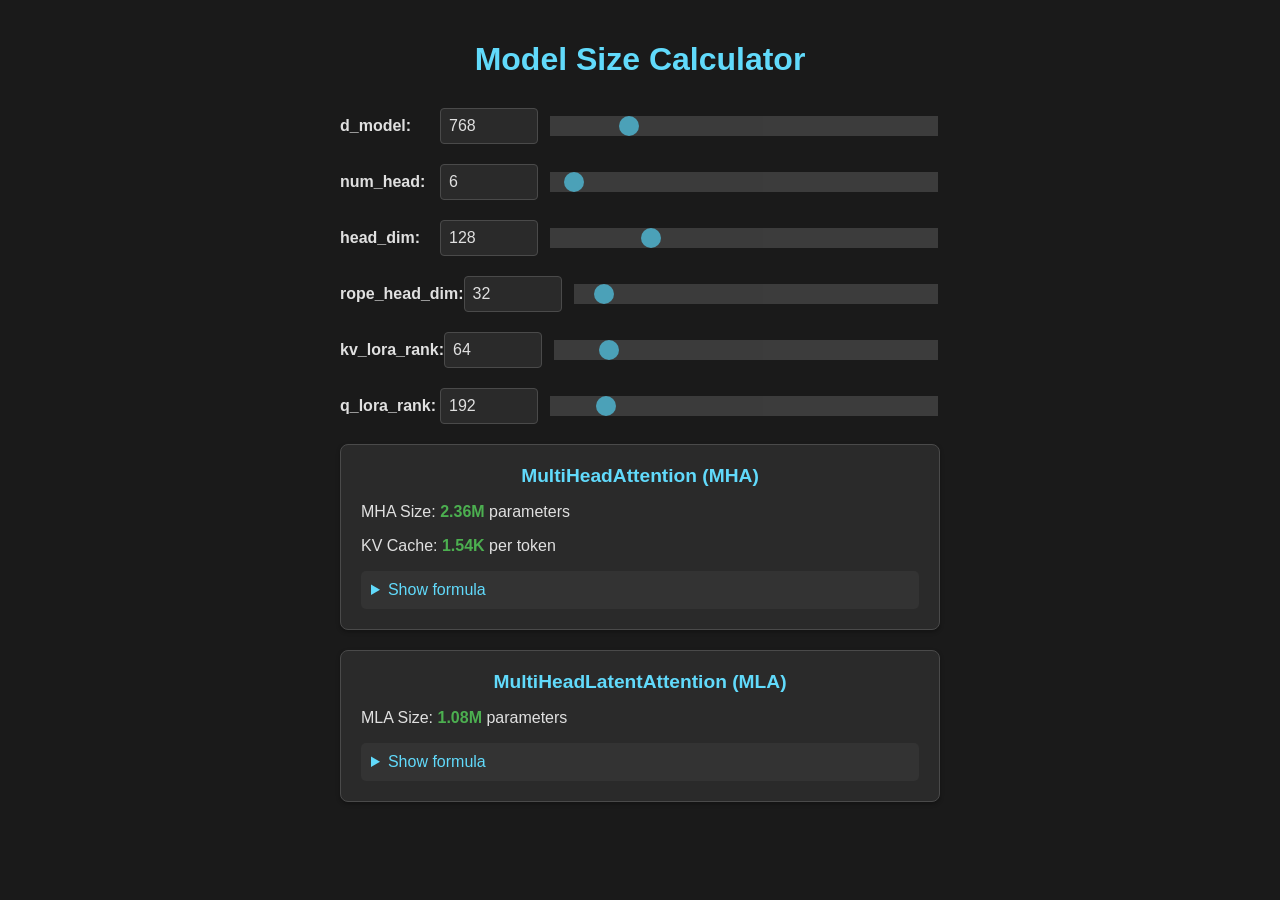
==== experiments/MLA/index.html @ 88ea9d35 "MLA added" ====
<!DOCTYPE html>
<html lang="en">
<head>
    <meta charset="UTF-8">
    <meta name="viewport" content="width=device-width, initial-scale=1.0">
    <title>Model Size Calculator</title>
    <style>
        body {
            font-family: 'Segoe UI', Tahoma, Geneva, Verdana, sans-serif;
            max-width: 600px;
            margin: 0 auto;
            padding: 20px;
            background-color: #1a1a1a;
            color: #e0e0e0;
        }
        h1, h2 {
            color: #61dafb;
            text-align: center;
        }
        h1 {
            margin-bottom: 30px;
        }
        h2 {
            margin-top: 0;
            font-size: 1.2em;
        }
        .input-group {
            margin-bottom: 20px;
            display: flex;
            align-items: center;
        }
        label {
            flex: 0 0 100px;
            font-weight: bold;
        }
        input[type="number"] {
            width: 80px;
            padding: 8px;
            border: 1px solid #4a4a4a;
            border-radius: 4px;
            font-size: 16px;
            margin-right: 10px;
            background-color: #2a2a2a;
            color: #e0e0e0;
        }
        input[type="range"] {
            flex: 1;
            -webkit-appearance: none;
            background: #4a4a4a;
            outline: none;
            opacity: 0.7;
            transition: opacity .2s;
        }
        input[type="range"]:hover {
            opacity: 1;
        }
        input[type="range"]::-webkit-slider-thumb {
            -webkit-appearance: none;
            appearance: none;
            width: 20px;
            height: 20px;
            background: #61dafb;
            cursor: pointer;
            border-radius: 50%;
        }
        input[type="range"]::-moz-range-thumb {
            width: 20px;
            height: 20px;
            background: #61dafb;
            cursor: pointer;
            border-radius: 50%;
        }
        .result-box {
            background-color: #2a2a2a;
            border: 1px solid #4a4a4a;
            border-radius: 8px;
            padding: 20px;
            margin-top: 20px;
            box-shadow: 0 2px 4px rgba(0,0,0,0.3);
        }
        .result {
            font-weight: bold;
            color: #4caf50;
        }
        details {
            margin-top: 10px;
            background-color: #333;
            padding: 10px;
            border-radius: 5px;
        }
        summary {
            cursor: pointer;
            color: #61dafb;
        }
        details p {
            margin: 5px 0;
            font-family: monospace;
            white-space: pre-wrap;
        }
    </style>
</head>
<body>
    <h1>Model Size Calculator</h1>
    
    <div class="input-group">
        <label for="d_model">d_model:</label>
        <input type="number" id="d_model" value="768" min="1" max="4096" oninput="updateSlider('d_model', this.value)">
        <input type="range" id="d_model_slider" value="768" min="1" max="4096" step="1" oninput="updateInput('d_model', this.value)">
    </div>

    <div class="input-group">
        <label for="num_head">num_head:</label>
        <input type="number" id="num_head" value="6" min="1" max="128" oninput="updateNumHead(this.value)">
        <input type="range" id="num_head_slider" value="6" min="1" max="128" step="1" oninput="updateNumHead(this.value)">
    </div>

    <div class="input-group">
        <label for="head_dim">head_dim:</label>
        <input type="number" id="head_dim" value="128" min="1" max="512" oninput="updateNormalSlider('head_dim', this.value)">
        <input type="range" id="head_dim_slider" value="128" min="1" max="512" step="1" oninput="updateNormalInput('head_dim', this.value)">
    </div>

    <div class="input-group">
        <label for="rope_head_dim">rope_head_dim:</label>
        <input type="number" id="rope_head_dim" value="32" min="1" max="512" oninput="updateNormalSlider('rope_head_dim', this.value)">
        <input type="range" id="rope_head_dim_slider" value="32" min="1" max="512" step="1" oninput="updateNormalInput('rope_head_dim', this.value)">
    </div>

    <!-- New input group for kv_lora_rank -->
    <div class="input-group">
        <label for="kv_lora_rank">kv_lora_rank:</label>
        <input type="number" id="kv_lora_rank" value="64" min="1" max="512" oninput="updateNormalSlider('kv_lora_rank', this.value); updateQLora();">
        <input type="range" id="kv_lora_rank_slider" value="64" min="1" max="512" step="1" oninput="updateNormalInput('kv_lora_rank', this.value); updateQLora();">
    </div>

    <!-- New input group for q_lora_rank -->
    <div class="input-group">
        <label for="q_lora_rank">q_lora_rank:</label>
        <input type="number" id="q_lora_rank" value="192" min="1" max="1536" oninput="updateNormalSlider('q_lora_rank', this.value)">
        <input type="range" id="q_lora_rank_slider" value="192" min="1" max="1536" step="1" oninput="updateNormalInput('q_lora_rank', this.value)">
    </div>

    <div class="result-box">
        <h2>MultiHeadAttention (MHA)</h2>
        <p>MHA Size: <span id="mha_size" class="result"></span> parameters</p>
        <p>KV Cache: <span id="kv_cache" class="result"></span> per token</p>
        <details>
            <summary>Show formula</summary>
            <p>MHA Size = 4 * d_model * d_model</p>
            <p>KV Cache = 2 * d_model</p>
        </details>
    </div>

    <!-- New result box for MLA -->
    <div class="result-box">
        <h2>MultiHeadLatentAttention (MLA)</h2>
        <p>MLA Size: <span id="mla_size" class="result"></span> parameters</p>
        <details>
            <summary>Show formula</summary>
            <p>MLA Size = d_model * q_lora_rank +</p>
            <p>           q_lora_rank * num_head * head_dim +</p>
            <p>           2 * d_model * kv_lora_rank +</p>
            <p>           2 * kv_lora_rank * num_head * head_dim +</p>
            <p>           num_head * head_dim * d_model</p>
        </details>
    </div>

    <script>
        const validValues = [];
        for (let n = 0; n <= 12; n++) {
            validValues.push(Math.pow(2, n));
            if (3 * Math.pow(2, n) <= 4096) {
                validValues.push(3 * Math.pow(2, n));
            }
        }
        validValues.sort((a, b) => a - b);

        function calculateSizes() {
            const d_model = parseInt(document.getElementById('d_model').value);
            const num_head = parseInt(document.getElementById('num_head').value);
            const head_dim = parseInt(document.getElementById('head_dim').value);
            const rope_head_dim = parseInt(document.getElementById('rope_head_dim').value);
            const kv_lora_rank = parseInt(document.getElementById('kv_lora_rank').value);
            const q_lora_rank = parseInt(document.getElementById('q_lora_rank').value);
            
            if (isNaN(d_model) || isNaN(num_head) || isNaN(head_dim) || isNaN(rope_head_dim) || isNaN(kv_lora_rank) || isNaN(q_lora_rank)) {
                document.getElementById('mha_size').textContent = 'N/A';
                document.getElementById('kv_cache').textContent = 'N/A';
                document.getElementById('mla_size').textContent = 'N/A';
            } else {
                // Calculate MHA size
                const mha_size = 4 * d_model * d_model;
                
                // Calculate KV cache size per token
                const kv_cache = 2 * d_model;
                
                // Calculate MLA size
                const mla_size = d_model * q_lora_rank + 
                                 q_lora_rank * num_head * head_dim + 
                                 2 * d_model * kv_lora_rank + 
                                 2 * kv_lora_rank * num_head * head_dim + 
                                 num_head * head_dim * d_model;
                
                // Update the results
                document.getElementById('mha_size').textContent = formatNumber(mha_size);
                document.getElementById('kv_cache').textContent = formatNumber(kv_cache);
                document.getElementById('mla_size').textContent = formatNumber(mla_size);
            }
        }

        function formatNumber(num) {
            if (num >= 1e9) {
                return (num / 1e9).toFixed(2) + 'B';
            } else if (num >= 1e6) {
                return (num / 1e6).toFixed(2) + 'M';
            } else if (num >= 1e3) {
                return (num / 1e3).toFixed(2) + 'K';
            } else {
                return num.toString();
            }
        }

        function updateSlider(inputId, value) {
            if (value === '') {
                document.getElementById(inputId + '_slider').value = 1;
            } else {
                const nearestValid = findNearestValidValue(value);
                document.getElementById(inputId + '_slider').value = nearestValid;
                document.getElementById(inputId).value = nearestValid;
            }
            calculateSizes();
        }

        function updateInput(inputId, value) {
            const nearestValid = findNearestValidValue(value);
            document.getElementById(inputId).value = nearestValid;
            calculateSizes();
        }

        function findNearestValidValue(value) {
            const numValue = parseInt(value);
            if (isNaN(numValue)) return 1;
            return validValues.reduce((prev, curr) => 
                Math.abs(curr - numValue) < Math.abs(prev - numValue) ? curr : prev
            );
        }

        function updateNumHead(value) {
            const numValue = parseInt(value);
            if (!isNaN(numValue)) {
                document.getElementById('num_head').value = numValue;
                document.getElementById('num_head_slider').value = numValue;
                calculateSizes();
            }
        }

        function updateQLora() {
            const kv_lora_rank = parseInt(document.getElementById('kv_lora_rank').value);
            const q_lora_rank = 3 * kv_lora_rank;
            document.getElementById('q_lora_rank').value = q_lora_rank;
            document.getElementById('q_lora_rank_slider').value = q_lora_rank;
            calculateSizes();
        }

        function updateNormalSlider(inputId, value) {
            const numValue = parseInt(value);
            if (!isNaN(numValue)) {
                document.getElementById(inputId + '_slider').value = numValue;
                calculateSizes();
            }
        }

        function updateNormalInput(inputId, value) {
            const numValue = parseInt(value);
            if (!isNaN(numValue)) {
                document.getElementById(inputId).value = numValue;
                calculateSizes();
            }
        }

        // Initial calculation
        calculateSizes();
    </script>
</body>
</html>
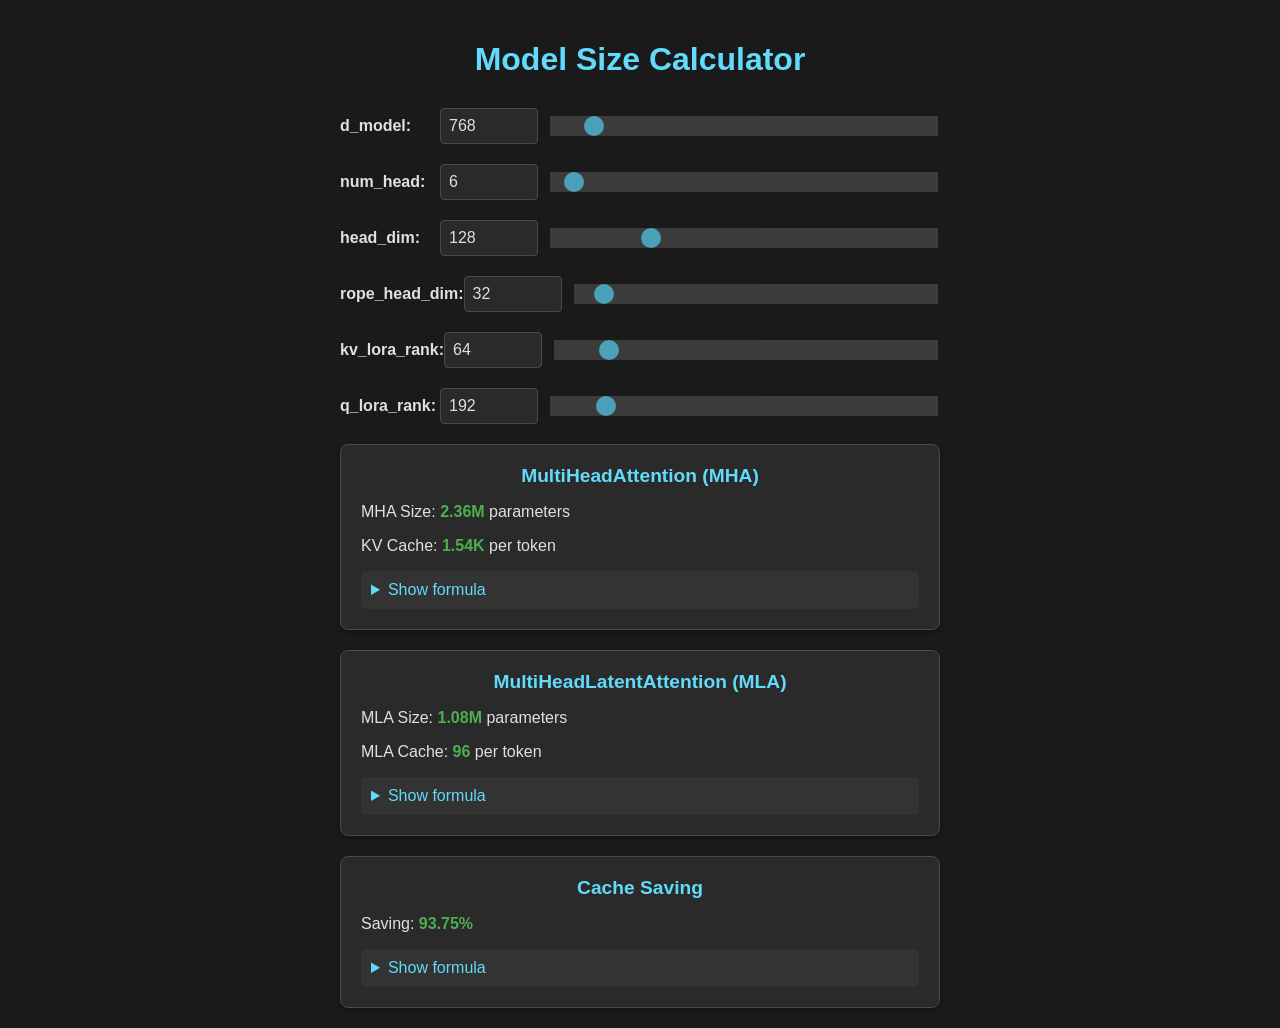
==== commit bbd1b85e: "fixed mla" ====
--- a/experiments/MLA/index.html
+++ b/experiments/MLA/index.html
@@ -104,8 +104,8 @@
     
     <div class="input-group">
         <label for="d_model">d_model:</label>
-        <input type="number" id="d_model" value="768" min="1" max="4096" oninput="updateSlider('d_model', this.value)">
-        <input type="range" id="d_model_slider" value="768" min="1" max="4096" step="1" oninput="updateInput('d_model', this.value)">
+        <input type="number" id="d_model" value="768" min="1" max="8192" oninput="updateSlider('d_model', this.value)">
+        <input type="range" id="d_model_slider" value="768" min="1" max="8192" step="1" oninput="updateInput('d_model', this.value)">
     </div>
 
     <div class="input-group">
@@ -155,6 +155,7 @@
     <div class="result-box">
         <h2>MultiHeadLatentAttention (MLA)</h2>
         <p>MLA Size: <span id="mla_size" class="result"></span> parameters</p>
+        <p>MLA Cache: <span id="mla_cache" class="result"></span> per token</p>
         <details>
             <summary>Show formula</summary>
             <p>MLA Size = d_model * q_lora_rank +</p>
@@ -162,14 +163,25 @@
             <p>           2 * d_model * kv_lora_rank +</p>
             <p>           2 * kv_lora_rank * num_head * head_dim +</p>
             <p>           num_head * head_dim * d_model</p>
+            <p>MLA Cache = kv_lora_rank + rope_head_dim</p>
+        </details>
+    </div>
+
+    <!-- Cache Saving box -->
+    <div class="result-box">
+        <h2>Cache Saving</h2>
+        <p>Saving: <span id="cache_saving" class="result"></span></p>
+        <details>
+            <summary>Show formula</summary>
+            <p>Saving = (MHA Cache - MLA Cache) / MHA Cache</p>
         </details>
     </div>
 
     <script>
         const validValues = [];
-        for (let n = 0; n <= 12; n++) {
+        for (let n = 0; n <= 13; n++) {
             validValues.push(Math.pow(2, n));
-            if (3 * Math.pow(2, n) <= 4096) {
+            if (3 * Math.pow(2, n) <= 8192) {
                 validValues.push(3 * Math.pow(2, n));
             }
         }
@@ -187,6 +199,8 @@
                 document.getElementById('mha_size').textContent = 'N/A';
                 document.getElementById('kv_cache').textContent = 'N/A';
                 document.getElementById('mla_size').textContent = 'N/A';
+                document.getElementById('mla_cache').textContent = 'N/A';
+                document.getElementById('cache_saving').textContent = 'N/A';
             } else {
                 // Calculate MHA size
                 const mha_size = 4 * d_model * d_model;
@@ -201,10 +215,18 @@
                                  2 * kv_lora_rank * num_head * head_dim + 
                                  num_head * head_dim * d_model;
                 
+                // Calculate MLA cache size per token (updated)
+                const mla_cache = kv_lora_rank + rope_head_dim;
+                
+                // Calculate cache saving
+                const cache_saving = (kv_cache - mla_cache) / kv_cache;
+                
                 // Update the results
                 document.getElementById('mha_size').textContent = formatNumber(mha_size);
                 document.getElementById('kv_cache').textContent = formatNumber(kv_cache);
                 document.getElementById('mla_size').textContent = formatNumber(mla_size);
+                document.getElementById('mla_cache').textContent = formatNumber(mla_cache);
+                document.getElementById('cache_saving').textContent = formatPercentage(cache_saving);
             }
         }
 
@@ -220,6 +242,10 @@
             }
         }
 
+        function formatPercentage(num) {
+            return (num * 100).toFixed(2) + '%';
+        }
+
         function updateSlider(inputId, value) {
             if (value === '') {
                 document.getElementById(inputId + '_slider').value = 1;
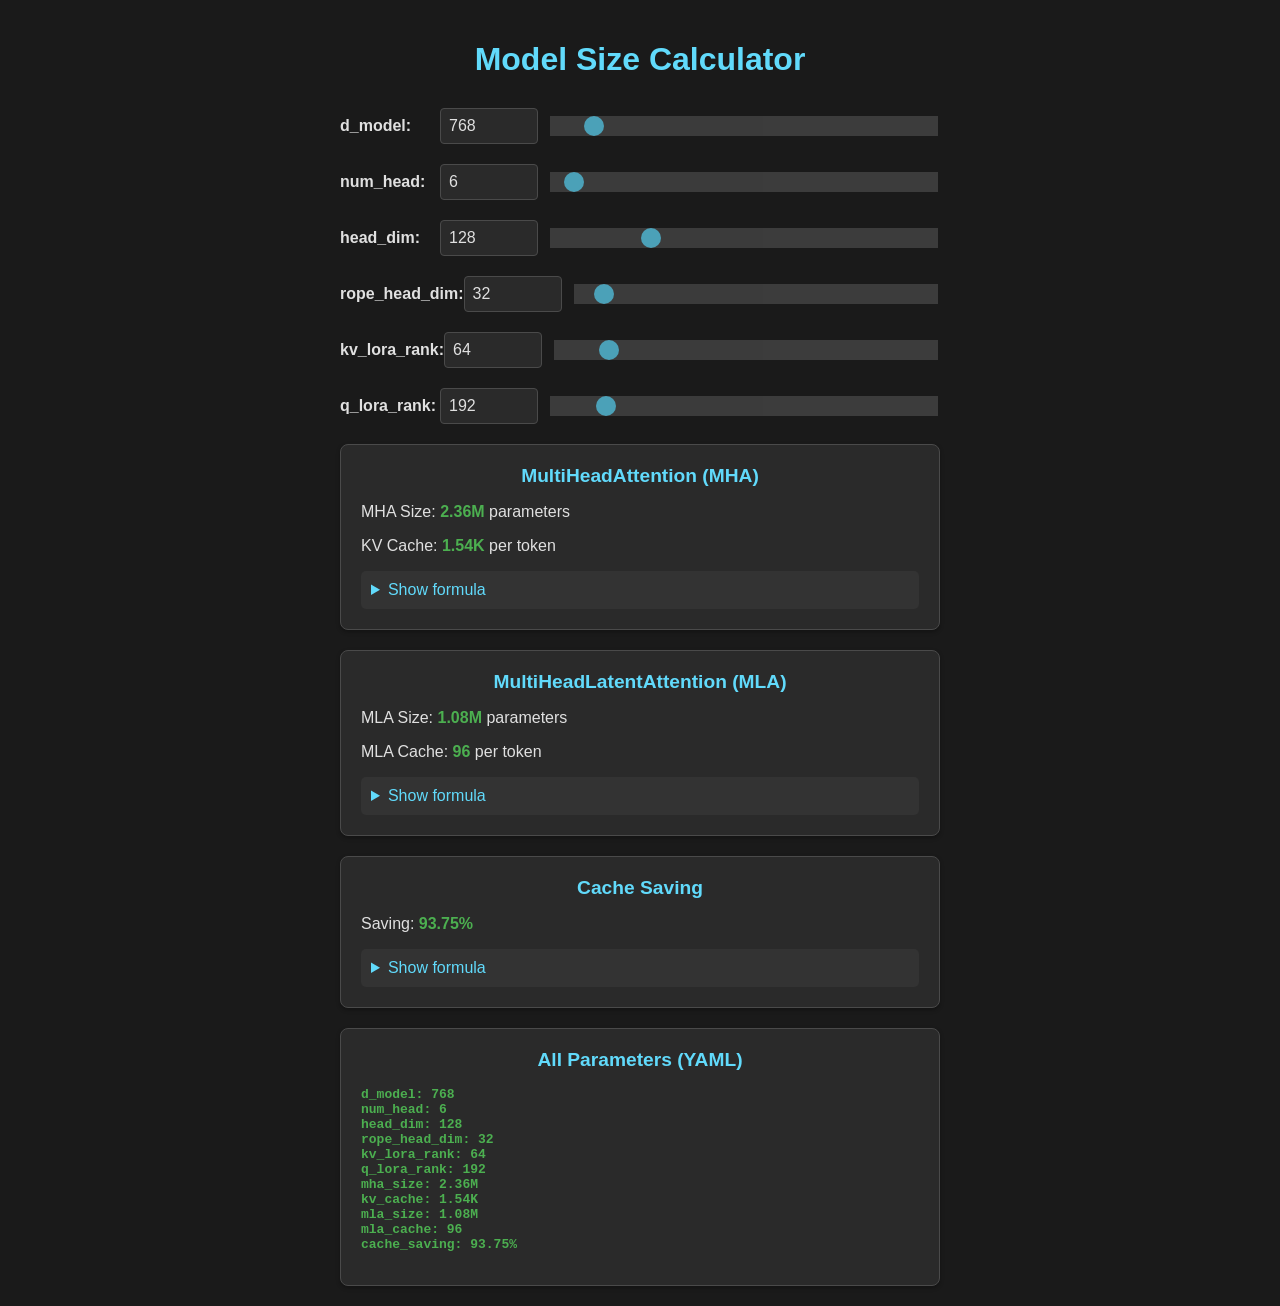
==== commit 558cb5e1: "mla inferace mode init" ====
--- a/experiments/MLA/index.html
+++ b/experiments/MLA/index.html
@@ -175,6 +175,12 @@
             <summary>Show formula</summary>
             <p>Saving = (MHA Cache - MLA Cache) / MHA Cache</p>
         </details>
+    </div>
+
+    <!-- New YAML Parameters box -->
+    <div class="result-box">
+        <h2>All Parameters (YAML)</h2>
+        <pre id="yaml_params" class="result"></pre>
     </div>
 
     <script>
@@ -227,6 +233,9 @@
                 document.getElementById('mla_size').textContent = formatNumber(mla_size);
                 document.getElementById('mla_cache').textContent = formatNumber(mla_cache);
                 document.getElementById('cache_saving').textContent = formatPercentage(cache_saving);
+                
+                // Update YAML parameters
+                updateYAMLParams(d_model, num_head, head_dim, rope_head_dim, kv_lora_rank, q_lora_rank, mha_size, kv_cache, mla_size, mla_cache, cache_saving);
             }
         }
 
@@ -304,8 +313,25 @@
             }
         }
 
+        function updateYAMLParams(d_model, num_head, head_dim, rope_head_dim, kv_lora_rank, q_lora_rank, mha_size, kv_cache, mla_size, mla_cache, cache_saving) {
+            const yaml = `
+d_model: ${d_model}
+num_head: ${num_head}
+head_dim: ${head_dim}
+rope_head_dim: ${rope_head_dim}
+kv_lora_rank: ${kv_lora_rank}
+q_lora_rank: ${q_lora_rank}
+mha_size: ${formatNumber(mha_size)}
+kv_cache: ${formatNumber(kv_cache)}
+mla_size: ${formatNumber(mla_size)}
+mla_cache: ${formatNumber(mla_cache)}
+cache_saving: ${formatPercentage(cache_saving)}
+            `.trim();
+            document.getElementById('yaml_params').textContent = yaml;
+        }
+
         // Initial calculation
         calculateSizes();
     </script>
 </body>
-</html>+</html>
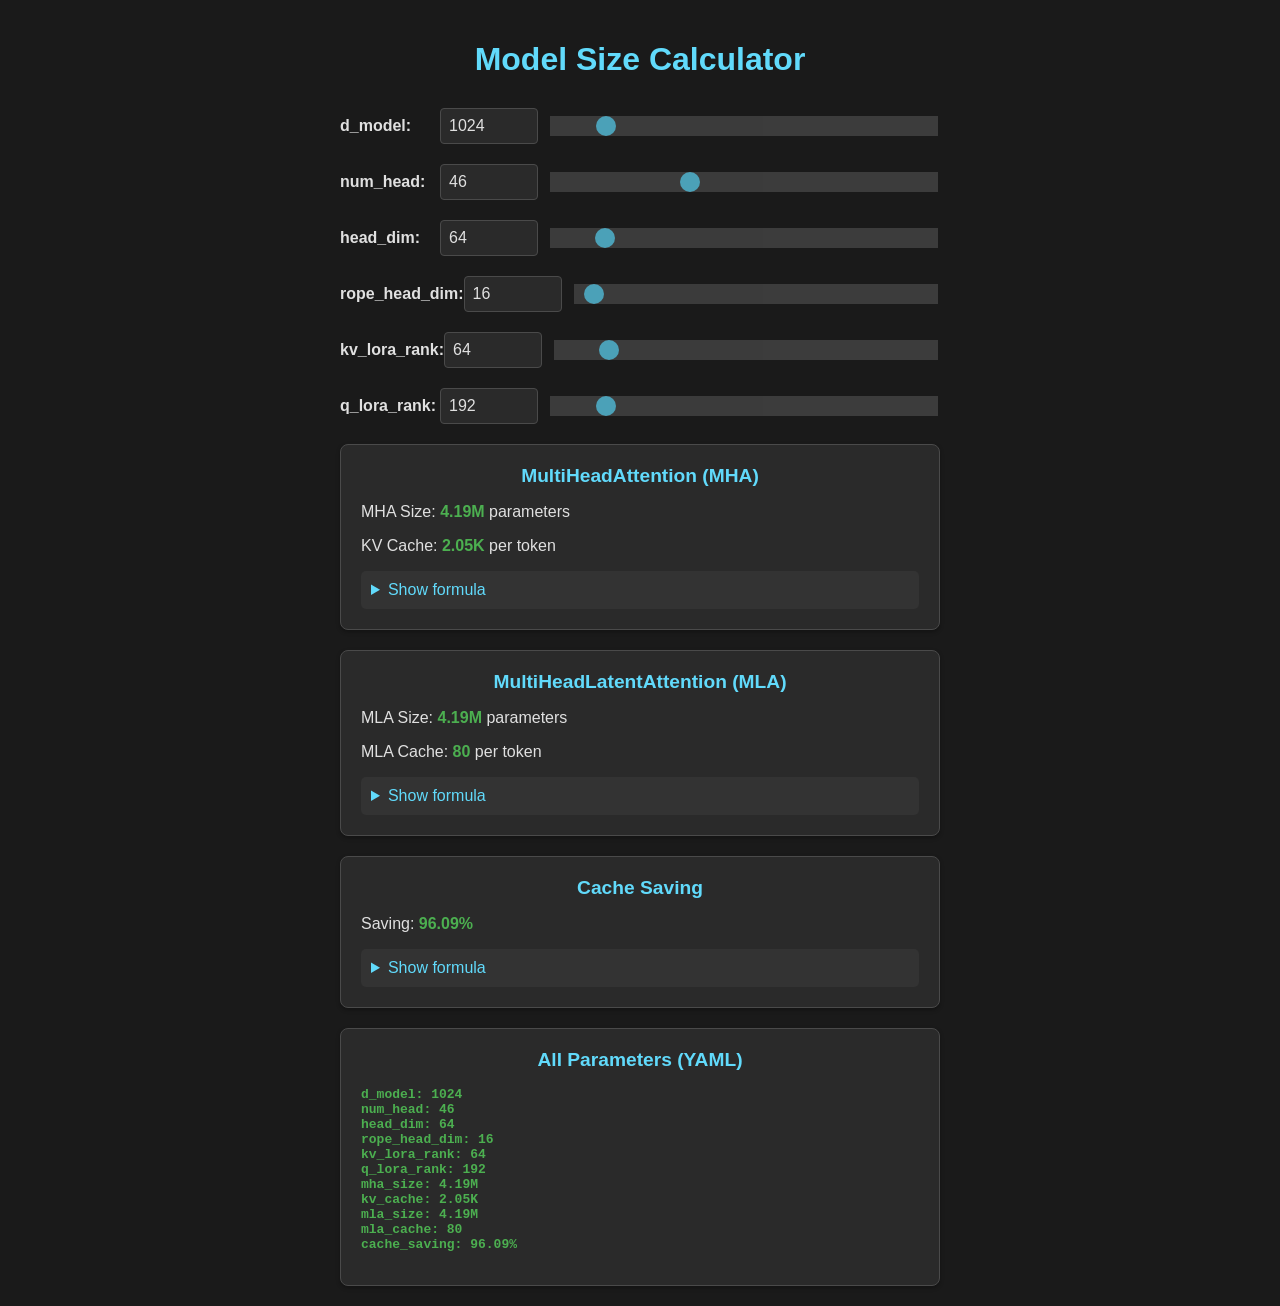
==== commit b5204796: "mla read for run" ====
--- a/experiments/MLA/index.html
+++ b/experiments/MLA/index.html
@@ -104,36 +104,34 @@
     
     <div class="input-group">
         <label for="d_model">d_model:</label>
-        <input type="number" id="d_model" value="768" min="1" max="8192" oninput="updateSlider('d_model', this.value)">
-        <input type="range" id="d_model_slider" value="768" min="1" max="8192" step="1" oninput="updateInput('d_model', this.value)">
+        <input type="number" id="d_model" value="1024" min="1" max="8192" oninput="updateCustomDModel(this.value)">
+        <input type="range" id="d_model_slider" value="1024" min="1" max="8192" step="1" oninput="updateInput('d_model', this.value)">
     </div>
 
     <div class="input-group">
         <label for="num_head">num_head:</label>
-        <input type="number" id="num_head" value="6" min="1" max="128" oninput="updateNumHead(this.value)">
-        <input type="range" id="num_head_slider" value="6" min="1" max="128" step="1" oninput="updateNumHead(this.value)">
+        <input type="number" id="num_head" value="46" min="1" max="128" oninput="updateNumHead(this.value)">
+        <input type="range" id="num_head_slider" value="46" min="1" max="128" step="1" oninput="updateNumHead(this.value)">
     </div>
 
     <div class="input-group">
         <label for="head_dim">head_dim:</label>
-        <input type="number" id="head_dim" value="128" min="1" max="512" oninput="updateNormalSlider('head_dim', this.value)">
-        <input type="range" id="head_dim_slider" value="128" min="1" max="512" step="1" oninput="updateNormalInput('head_dim', this.value)">
+        <input type="number" id="head_dim" value="64" min="1" max="512" oninput="updateNormalSlider('head_dim', this.value)">
+        <input type="range" id="head_dim_slider" value="64" min="1" max="512" step="1" oninput="updateNormalInput('head_dim', this.value)">
     </div>
 
     <div class="input-group">
         <label for="rope_head_dim">rope_head_dim:</label>
-        <input type="number" id="rope_head_dim" value="32" min="1" max="512" oninput="updateNormalSlider('rope_head_dim', this.value)">
-        <input type="range" id="rope_head_dim_slider" value="32" min="1" max="512" step="1" oninput="updateNormalInput('rope_head_dim', this.value)">
-    </div>
-
-    <!-- New input group for kv_lora_rank -->
+        <input type="number" id="rope_head_dim" value="16" min="1" max="512" oninput="updateNormalSlider('rope_head_dim', this.value)">
+        <input type="range" id="rope_head_dim_slider" value="16" min="1" max="512" step="1" oninput="updateNormalInput('rope_head_dim', this.value)">
+    </div>
+
     <div class="input-group">
         <label for="kv_lora_rank">kv_lora_rank:</label>
         <input type="number" id="kv_lora_rank" value="64" min="1" max="512" oninput="updateNormalSlider('kv_lora_rank', this.value); updateQLora();">
         <input type="range" id="kv_lora_rank_slider" value="64" min="1" max="512" step="1" oninput="updateNormalInput('kv_lora_rank', this.value); updateQLora();">
     </div>
 
-    <!-- New input group for q_lora_rank -->
     <div class="input-group">
         <label for="q_lora_rank">q_lora_rank:</label>
         <input type="number" id="q_lora_rank" value="192" min="1" max="1536" oninput="updateNormalSlider('q_lora_rank', this.value)">
@@ -159,10 +157,12 @@
         <details>
             <summary>Show formula</summary>
             <p>MLA Size = d_model * q_lora_rank +</p>
-            <p>           q_lora_rank * num_head * head_dim +</p>
-            <p>           2 * d_model * kv_lora_rank +</p>
-            <p>           2 * kv_lora_rank * num_head * head_dim +</p>
-            <p>           num_head * head_dim * d_model</p>
+            <p>           q_lora_rank * (nope_head_dim + rope_head_dim) * num_heads +</p>
+            <p>           d_model * kv_lora_rank +</p>
+            <p>           kv_lora_rank * nope_head_dim * num_heads +</p>
+            <p>           kv_lora_rank * head_dim * num_heads +</p>
+            <p>           d_model * rope_head_dim +</p>
+            <p>           num_heads * head_dim * d_model</p>
             <p>MLA Cache = kv_lora_rank + rope_head_dim</p>
         </details>
     </div>
@@ -214,11 +214,14 @@
                 // Calculate KV cache size per token
                 const kv_cache = 2 * d_model;
                 
-                // Calculate MLA size
+                // Calculate MLA size (updated based on mla.py)
+                const nope_head_dim = head_dim - rope_head_dim;
                 const mla_size = d_model * q_lora_rank + 
-                                 q_lora_rank * num_head * head_dim + 
-                                 2 * d_model * kv_lora_rank + 
-                                 2 * kv_lora_rank * num_head * head_dim + 
+                                 q_lora_rank * (nope_head_dim + rope_head_dim) * num_head + 
+                                 d_model * kv_lora_rank + 
+                                 kv_lora_rank * nope_head_dim * num_head + 
+                                 kv_lora_rank * head_dim * num_head + 
+                                 d_model * rope_head_dim + 
                                  num_head * head_dim * d_model;
                 
                 // Calculate MLA cache size per token (updated)
@@ -261,14 +264,20 @@
             } else {
                 const nearestValid = findNearestValidValue(value);
                 document.getElementById(inputId + '_slider').value = nearestValid;
-                document.getElementById(inputId).value = nearestValid;
+                if (inputId !== 'd_model') {
+                    document.getElementById(inputId).value = nearestValid;
+                }
             }
             calculateSizes();
         }
 
         function updateInput(inputId, value) {
             const nearestValid = findNearestValidValue(value);
-            document.getElementById(inputId).value = nearestValid;
+            if (inputId === 'd_model') {
+                document.getElementById(inputId).value = value;
+            } else {
+                document.getElementById(inputId).value = nearestValid;
+            }
             calculateSizes();
         }
 
@@ -330,6 +339,15 @@
             document.getElementById('yaml_params').textContent = yaml;
         }
 
+        function updateCustomDModel(value) {
+            const numValue = parseInt(value);
+            if (!isNaN(numValue) && numValue >= 1 && numValue <= 8192) {
+                document.getElementById('d_model').value = numValue;
+                document.getElementById('d_model_slider').value = findNearestValidValue(numValue);
+                calculateSizes();
+            }
+        }
+
         // Initial calculation
         calculateSizes();
     </script>
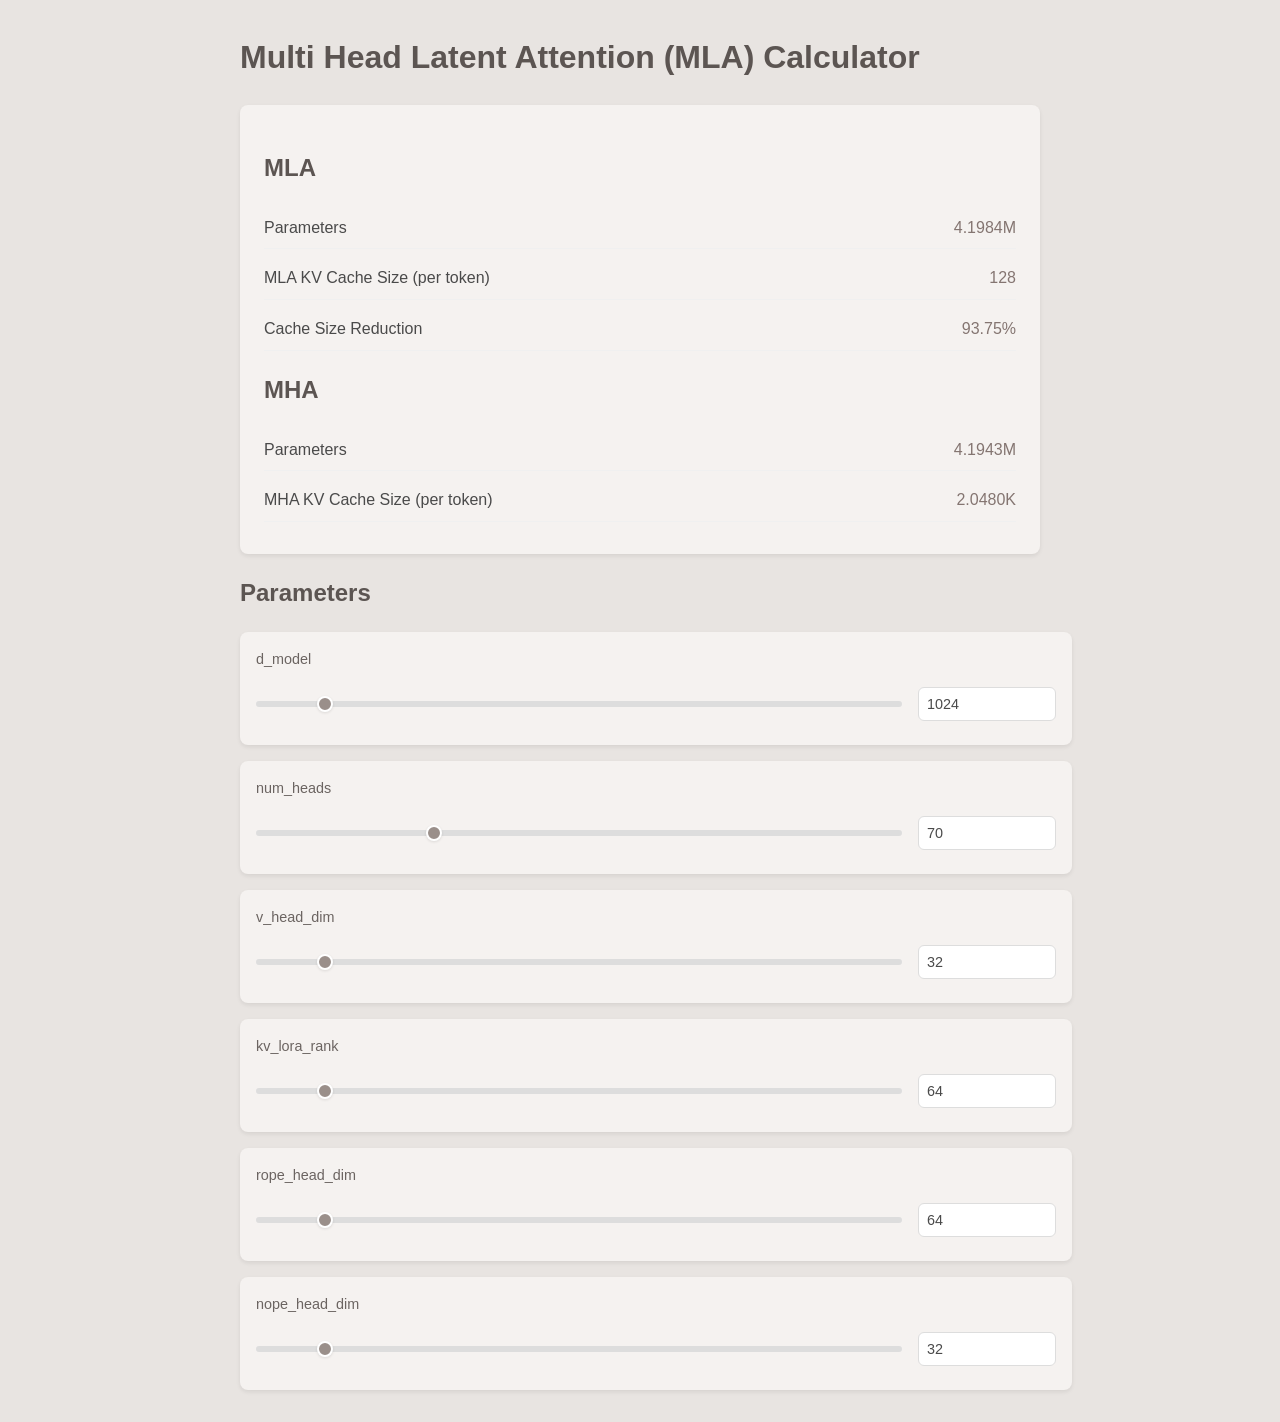
==== commit 355e7742: "mla size calc viz" ====
--- a/experiments/MLA/index.html
+++ b/experiments/MLA/index.html
@@ -3,353 +3,321 @@
 <head>
     <meta charset="UTF-8">
     <meta name="viewport" content="width=device-width, initial-scale=1.0">
-    <title>Model Size Calculator</title>
+    <title>Dynamic Parameter Calculator</title>
     <style>
         body {
-            font-family: 'Segoe UI', Tahoma, Geneva, Verdana, sans-serif;
-            max-width: 600px;
-            margin: 0 auto;
-            padding: 20px;
-            background-color: #1a1a1a;
-            color: #e0e0e0;
-        }
+            font-family: 'Inter', -apple-system, BlinkMacSystemFont, sans-serif;
+            max-width: 800px;
+            margin: 2rem auto;
+            padding: 0 1rem;
+            background-color: #E8E4E1;
+            color: #4A4A4A;
+            line-height: 1.6;
+        }
+
         h1, h2 {
-            color: #61dafb;
-            text-align: center;
-        }
-        h1 {
-            margin-bottom: 30px;
-        }
-        h2 {
-            margin-top: 0;
-            font-size: 1.2em;
-        }
+            color: #5C5552;
+        }
+
+        .input-grid {
+            display: flex;
+            flex-direction: column;
+            gap: 1rem;
+            margin-bottom: 2rem;
+        }
+
         .input-group {
-            margin-bottom: 20px;
-            display: flex;
-            align-items: center;
-        }
+            background: #F5F2F0;
+            padding: 1rem;
+            border-radius: 8px;
+            box-shadow: 0 2px 4px rgba(0,0,0,0.08);
+            width: 100%;
+        }
+
         label {
-            flex: 0 0 100px;
-            font-weight: bold;
-        }
+            display: block;
+            margin-bottom: 0.5rem;
+            color: #6B6461;
+            font-size: 0.9rem;
+        }
+
         input[type="number"] {
-            width: 80px;
-            padding: 8px;
-            border: 1px solid #4a4a4a;
-            border-radius: 4px;
-            font-size: 16px;
-            margin-right: 10px;
-            background-color: #2a2a2a;
-            color: #e0e0e0;
-        }
+            width: 120px;
+            flex-shrink: 0;
+            padding: 0.5rem;
+            border: 1px solid #DDD;
+            border-radius: 6px;
+            background: white;
+            color: #4A4A4A;
+            font-size: 0.9rem;
+            transition: all 0.2s ease;
+        }
+
+        input[type="number"]:focus {
+            outline: none;
+            border-color: #9A8F8A;
+            box-shadow: 0 0 0 2px rgba(154, 143, 138, 0.2);
+        }
+
         input[type="range"] {
-            flex: 1;
             -webkit-appearance: none;
-            background: #4a4a4a;
-            outline: none;
-            opacity: 0.7;
-            transition: opacity .2s;
-        }
-        input[type="range"]:hover {
-            opacity: 1;
-        }
+            height: 6px;
+            background: #DDD;
+            border-radius: 3px;
+            margin: 10px 0;
+        }
+
         input[type="range"]::-webkit-slider-thumb {
             -webkit-appearance: none;
-            appearance: none;
-            width: 20px;
-            height: 20px;
-            background: #61dafb;
+            width: 18px;
+            height: 18px;
+            border-radius: 50%;
+            background: #9A8F8A;
             cursor: pointer;
+            border: 2px solid white;
+            box-shadow: 0 1px 3px rgba(0,0,0,0.1);
+            transition: all 0.2s ease-in-out;
+        }
+
+        input[type="range"]::-webkit-slider-thumb:hover {
+            background: #847571;
+            transform: scale(1.1);
+        }
+
+        input[type="range"]:focus {
+            outline: none;
+        }
+
+        .results {
+            background: #F5F2F0;
+            padding: 1.5rem;
+            border-radius: 8px;
+            box-shadow: 0 2px 4px rgba(0,0,0,0.08);
+        }
+
+        .results p {
+            margin: 0.5rem 0;
+            display: flex;
+            justify-content: space-between;
+            padding: 0.5rem 0;
+            border-bottom: 1px solid #f0f0f0;
+        }
+
+        .results span {
+            font-weight: 500;
+            color: #847571;
+        }
+
+        .input-wrapper {
+            display: flex;
+            gap: 1rem;
+            align-items: center;
+            width: 100%;
+            padding: 0.5rem 0;
+        }
+
+        .input-wrapper input[type="number"] {
+            width: 120px;
+            flex-shrink: 0;
+        }
+
+        .input-wrapper input[type="range"] {
+            flex-grow: 1;
+            min-width: 200px;
+        }
+
+        .input-wrapper input[type="range"]::-webkit-slider-thumb {
+            -webkit-appearance: none;
+            width: 16px;
+            height: 16px;
             border-radius: 50%;
-        }
-        input[type="range"]::-moz-range-thumb {
-            width: 20px;
-            height: 20px;
-            background: #61dafb;
+            background: #9A8F8A;
             cursor: pointer;
-            border-radius: 50%;
-        }
-        .result-box {
-            background-color: #2a2a2a;
-            border: 1px solid #4a4a4a;
-            border-radius: 8px;
-            padding: 20px;
-            margin-top: 20px;
-            box-shadow: 0 2px 4px rgba(0,0,0,0.3);
-        }
-        .result {
-            font-weight: bold;
-            color: #4caf50;
-        }
-        details {
-            margin-top: 10px;
-            background-color: #333;
-            padding: 10px;
-            border-radius: 5px;
-        }
-        summary {
-            cursor: pointer;
-            color: #61dafb;
-        }
-        details p {
-            margin: 5px 0;
-            font-family: monospace;
-            white-space: pre-wrap;
+            transition: all 0.2s ease-in-out;
+        }
+
+        .input-wrapper input[type="range"]::-webkit-slider-thumb:hover {
+            background: #847571;
+            transform: scale(1.1);
         }
     </style>
+    <script>
+        function calculateParameters() {
+            const d_model = parseInt(document.getElementById('d_model').value);
+            const num_heads = parseInt(document.getElementById('num_heads').value);
+            const v_head_dim = parseInt(document.getElementById('v_head_dim').value);
+            const kv_lora_rank = parseInt(document.getElementById('kv_lora_rank').value);
+            const q_lora_rank = 3 * kv_lora_rank;
+            const rope_head_dim = parseInt(document.getElementById('rope_head_dim').value);
+            const nope_head_dim = parseInt(document.getElementById('nope_head_dim').value);
+
+            const value_dim = num_heads * v_head_dim;
+            const nope_dim = num_heads * nope_head_dim;
+            const rope_dim = num_heads * rope_head_dim;
+
+            const compress_q_linear = d_model * q_lora_rank;
+            const decompress_q_nope = q_lora_rank * nope_dim;
+            const decompress_q_rope = q_lora_rank * rope_dim;
+
+            const compress_kv_linear = d_model * kv_lora_rank;
+            const decompress_k_nope = kv_lora_rank * nope_dim;
+            const decompress_v_linear = kv_lora_rank * value_dim;
+
+            const k_rope_linear = d_model * rope_head_dim;
+            const proj_final = value_dim * d_model;
+
+            const total_parameters_corrected = compress_q_linear +
+                decompress_q_nope +
+                decompress_q_rope +
+                compress_kv_linear +
+                decompress_k_nope +
+                decompress_v_linear +
+                k_rope_linear +
+                proj_final;
+
+            const total_parameters_corrected_in_millions = total_parameters_corrected / 1_000_000;
+
+            // Calculate MLA KV cache size
+            const mla_kv_cache_size = kv_lora_rank + rope_head_dim;
+
+            // Format the number with K, M, or B suffix
+            let formatted_parameters;
+            if (total_parameters_corrected >= 1_000_000_000) {
+                formatted_parameters = (total_parameters_corrected / 1_000_000_000).toFixed(4) + 'B';
+            } else if (total_parameters_corrected >= 1_000_000) {
+                formatted_parameters = (total_parameters_corrected / 1_000_000).toFixed(4) + 'M';
+            } else if (total_parameters_corrected >= 1_000) {
+                formatted_parameters = (total_parameters_corrected / 1_000).toFixed(4) + 'K';
+            } else {
+                formatted_parameters = Math.round(total_parameters_corrected).toString();
+            }
+
+            // Format KV cache size with K, M, B suffix
+            let formatted_cache_size;
+            if (mla_kv_cache_size >= 1_000_000_000) {
+                formatted_cache_size = (mla_kv_cache_size / 1_000_000_000).toFixed(4) + 'B';
+            } else if (mla_kv_cache_size >= 1_000_000) {
+                formatted_cache_size = (mla_kv_cache_size / 1_000_000).toFixed(4) + 'M';
+            } else if (mla_kv_cache_size >= 1_000) {
+                formatted_cache_size = (mla_kv_cache_size / 1_000).toFixed(4) + 'K';
+            } else {
+                formatted_cache_size = Math.round(mla_kv_cache_size).toString();
+            }
+
+            // Calculate MHA parameters and cache size
+            const mha_parameters = d_model * d_model * 4;
+            const mha_cache_size = d_model * 2;
+
+            // Format MHA parameters
+            let formatted_mha_parameters;
+            if (mha_parameters >= 1_000_000_000) {
+                formatted_mha_parameters = (mha_parameters / 1_000_000_000).toFixed(4) + 'B';
+            } else if (mha_parameters >= 1_000_000) {
+                formatted_mha_parameters = (mha_parameters / 1_000_000).toFixed(4) + 'M';
+            } else if (mha_parameters >= 1_000) {
+                formatted_mha_parameters = (mha_parameters / 1_000).toFixed(4) + 'K';
+            } else {
+                formatted_mha_parameters = Math.round(mha_parameters).toString();
+            }
+
+            // Format MHA cache size
+            let formatted_mha_cache_size;
+            if (mha_cache_size >= 1_000_000_000) {
+                formatted_mha_cache_size = (mha_cache_size / 1_000_000_000).toFixed(4) + 'B';
+            } else if (mha_cache_size >= 1_000_000) {
+                formatted_mha_cache_size = (mha_cache_size / 1_000_000).toFixed(4) + 'M';
+            } else if (mha_cache_size >= 1_000) {
+                formatted_mha_cache_size = (mha_cache_size / 1_000).toFixed(4) + 'K';
+            } else {
+                formatted_mha_cache_size = Math.round(mha_cache_size).toString();
+            }
+
+            // Calculate cache size reduction percentage
+            const cache_reduction = ((mha_cache_size - mla_kv_cache_size) / mha_cache_size * 100).toFixed(2);
+
+            document.getElementById('total_parameters_millions').textContent = formatted_parameters;
+            document.getElementById('mla_kv_cache_size').textContent = formatted_cache_size;
+            document.getElementById('mha_parameters').textContent = formatted_mha_parameters;
+            document.getElementById('mha_cache_size').textContent = formatted_mha_cache_size;
+            document.getElementById('cache_reduction').textContent = cache_reduction + '%';
+        }
+    </script>
 </head>
 <body>
-    <h1>Model Size Calculator</h1>
+    <h1>Multi Head Latent Attention (MLA) Calculator</h1>
     
-    <div class="input-group">
-        <label for="d_model">d_model:</label>
-        <input type="number" id="d_model" value="1024" min="1" max="8192" oninput="updateCustomDModel(this.value)">
-        <input type="range" id="d_model_slider" value="1024" min="1" max="8192" step="1" oninput="updateInput('d_model', this.value)">
+    <div class="results">
+        <h2>MLA</h2>
+        <p>Parameters <span id="total_parameters_millions">0.00</span></p>
+        <p>MLA KV Cache Size (per token) <span id="mla_kv_cache_size">0</span></p>
+        <p>Cache Size Reduction <span id="cache_reduction">0%</span></p>
+        
+        <h2>MHA</h2>
+        <p>Parameters <span id="mha_parameters">0.00</span></p>
+        <p>MHA KV Cache Size (per token) <span id="mha_cache_size">0</span></p>
     </div>
 
-    <div class="input-group">
-        <label for="num_head">num_head:</label>
-        <input type="number" id="num_head" value="46" min="1" max="128" oninput="updateNumHead(this.value)">
-        <input type="range" id="num_head_slider" value="46" min="1" max="128" step="1" oninput="updateNumHead(this.value)">
+    <h2>Parameters</h2>
+    <div class="input-grid">
+        <div class="input-group"> 
+            <label for="d_model">d_model</label>
+            <div class="input-wrapper">
+                <input type="range" min="256" max="8192" value="1024" step="128" 
+                       oninput="this.nextElementSibling.value=this.value; calculateParameters()">
+                <input type="number" id="d_model" value="1024" min="256" max="8192" step="128"
+                       oninput="this.previousElementSibling.value=this.value; calculateParameters()">
+            </div>
+        </div>
+        <div class="input-group">
+            <label for="num_heads">num_heads</label>
+            <div class="input-wrapper">
+                <input type="range" min="1" max="256" value="70" step="1"
+                       oninput="this.nextElementSibling.value=this.value; calculateParameters()">
+                <input type="number" id="num_heads" value="70" min="1" max="256"
+                       oninput="this.previousElementSibling.value=this.value; calculateParameters()">
+            </div>
+        </div>
+        <div class="input-group">
+            <label for="v_head_dim">v_head_dim</label>
+            <div class="input-wrapper">
+                <input type="range" min="8" max="256" value="32" step="8"
+                       oninput="this.nextElementSibling.value=this.value; calculateParameters()">
+                <input type="number" id="v_head_dim" value="32" min="8" max="256" step="8"
+                       oninput="this.previousElementSibling.value=this.value; calculateParameters()">
+            </div>
+        </div>
+        <div class="input-group">
+            <label for="kv_lora_rank">kv_lora_rank</label>
+            <div class="input-wrapper">
+                <input type="range" min="16" max="512" value="64" step="16"
+                       oninput="this.nextElementSibling.value=this.value; calculateParameters()">
+                <input type="number" id="kv_lora_rank" value="64" min="16" max="512" step="16"
+                       oninput="this.previousElementSibling.value=this.value; calculateParameters()">
+            </div>
+        </div>
+        <div class="input-group">
+            <label for="rope_head_dim">rope_head_dim</label>
+            <div class="input-wrapper">
+                <input type="range" min="16" max="512" value="64" step="16"
+                       oninput="this.nextElementSibling.value=this.value; calculateParameters()">
+                <input type="number" id="rope_head_dim" value="64" min="16" max="512" step="16"
+                       oninput="this.previousElementSibling.value=this.value; calculateParameters()">
+            </div>
+        </div>
+        <div class="input-group">
+            <label for="nope_head_dim">nope_head_dim</label>
+            <div class="input-wrapper">
+                <input type="range" min="8" max="256" value="32" step="8"
+                       oninput="this.nextElementSibling.value=this.value; calculateParameters()">
+                <input type="number" id="nope_head_dim" value="32" min="8" max="256" step="8"
+                       oninput="this.previousElementSibling.value=this.value; calculateParameters()">
+            </div>
+        </div>
     </div>
 
-    <div class="input-group">
-        <label for="head_dim">head_dim:</label>
-        <input type="number" id="head_dim" value="64" min="1" max="512" oninput="updateNormalSlider('head_dim', this.value)">
-        <input type="range" id="head_dim_slider" value="64" min="1" max="512" step="1" oninput="updateNormalInput('head_dim', this.value)">
-    </div>
-
-    <div class="input-group">
-        <label for="rope_head_dim">rope_head_dim:</label>
-        <input type="number" id="rope_head_dim" value="16" min="1" max="512" oninput="updateNormalSlider('rope_head_dim', this.value)">
-        <input type="range" id="rope_head_dim_slider" value="16" min="1" max="512" step="1" oninput="updateNormalInput('rope_head_dim', this.value)">
-    </div>
-
-    <div class="input-group">
-        <label for="kv_lora_rank">kv_lora_rank:</label>
-        <input type="number" id="kv_lora_rank" value="64" min="1" max="512" oninput="updateNormalSlider('kv_lora_rank', this.value); updateQLora();">
-        <input type="range" id="kv_lora_rank_slider" value="64" min="1" max="512" step="1" oninput="updateNormalInput('kv_lora_rank', this.value); updateQLora();">
-    </div>
-
-    <div class="input-group">
-        <label for="q_lora_rank">q_lora_rank:</label>
-        <input type="number" id="q_lora_rank" value="192" min="1" max="1536" oninput="updateNormalSlider('q_lora_rank', this.value)">
-        <input type="range" id="q_lora_rank_slider" value="192" min="1" max="1536" step="1" oninput="updateNormalInput('q_lora_rank', this.value)">
-    </div>
-
-    <div class="result-box">
-        <h2>MultiHeadAttention (MHA)</h2>
-        <p>MHA Size: <span id="mha_size" class="result"></span> parameters</p>
-        <p>KV Cache: <span id="kv_cache" class="result"></span> per token</p>
-        <details>
-            <summary>Show formula</summary>
-            <p>MHA Size = 4 * d_model * d_model</p>
-            <p>KV Cache = 2 * d_model</p>
-        </details>
-    </div>
-
-    <!-- New result box for MLA -->
-    <div class="result-box">
-        <h2>MultiHeadLatentAttention (MLA)</h2>
-        <p>MLA Size: <span id="mla_size" class="result"></span> parameters</p>
-        <p>MLA Cache: <span id="mla_cache" class="result"></span> per token</p>
-        <details>
-            <summary>Show formula</summary>
-            <p>MLA Size = d_model * q_lora_rank +</p>
-            <p>           q_lora_rank * (nope_head_dim + rope_head_dim) * num_heads +</p>
-            <p>           d_model * kv_lora_rank +</p>
-            <p>           kv_lora_rank * nope_head_dim * num_heads +</p>
-            <p>           kv_lora_rank * head_dim * num_heads +</p>
-            <p>           d_model * rope_head_dim +</p>
-            <p>           num_heads * head_dim * d_model</p>
-            <p>MLA Cache = kv_lora_rank + rope_head_dim</p>
-        </details>
-    </div>
-
-    <!-- Cache Saving box -->
-    <div class="result-box">
-        <h2>Cache Saving</h2>
-        <p>Saving: <span id="cache_saving" class="result"></span></p>
-        <details>
-            <summary>Show formula</summary>
-            <p>Saving = (MHA Cache - MLA Cache) / MHA Cache</p>
-        </details>
-    </div>
-
-    <!-- New YAML Parameters box -->
-    <div class="result-box">
-        <h2>All Parameters (YAML)</h2>
-        <pre id="yaml_params" class="result"></pre>
-    </div>
-
     <script>
-        const validValues = [];
-        for (let n = 0; n <= 13; n++) {
-            validValues.push(Math.pow(2, n));
-            if (3 * Math.pow(2, n) <= 8192) {
-                validValues.push(3 * Math.pow(2, n));
-            }
-        }
-        validValues.sort((a, b) => a - b);
-
-        function calculateSizes() {
-            const d_model = parseInt(document.getElementById('d_model').value);
-            const num_head = parseInt(document.getElementById('num_head').value);
-            const head_dim = parseInt(document.getElementById('head_dim').value);
-            const rope_head_dim = parseInt(document.getElementById('rope_head_dim').value);
-            const kv_lora_rank = parseInt(document.getElementById('kv_lora_rank').value);
-            const q_lora_rank = parseInt(document.getElementById('q_lora_rank').value);
-            
-            if (isNaN(d_model) || isNaN(num_head) || isNaN(head_dim) || isNaN(rope_head_dim) || isNaN(kv_lora_rank) || isNaN(q_lora_rank)) {
-                document.getElementById('mha_size').textContent = 'N/A';
-                document.getElementById('kv_cache').textContent = 'N/A';
-                document.getElementById('mla_size').textContent = 'N/A';
-                document.getElementById('mla_cache').textContent = 'N/A';
-                document.getElementById('cache_saving').textContent = 'N/A';
-            } else {
-                // Calculate MHA size
-                const mha_size = 4 * d_model * d_model;
-                
-                // Calculate KV cache size per token
-                const kv_cache = 2 * d_model;
-                
-                // Calculate MLA size (updated based on mla.py)
-                const nope_head_dim = head_dim - rope_head_dim;
-                const mla_size = d_model * q_lora_rank + 
-                                 q_lora_rank * (nope_head_dim + rope_head_dim) * num_head + 
-                                 d_model * kv_lora_rank + 
-                                 kv_lora_rank * nope_head_dim * num_head + 
-                                 kv_lora_rank * head_dim * num_head + 
-                                 d_model * rope_head_dim + 
-                                 num_head * head_dim * d_model;
-                
-                // Calculate MLA cache size per token (updated)
-                const mla_cache = kv_lora_rank + rope_head_dim;
-                
-                // Calculate cache saving
-                const cache_saving = (kv_cache - mla_cache) / kv_cache;
-                
-                // Update the results
-                document.getElementById('mha_size').textContent = formatNumber(mha_size);
-                document.getElementById('kv_cache').textContent = formatNumber(kv_cache);
-                document.getElementById('mla_size').textContent = formatNumber(mla_size);
-                document.getElementById('mla_cache').textContent = formatNumber(mla_cache);
-                document.getElementById('cache_saving').textContent = formatPercentage(cache_saving);
-                
-                // Update YAML parameters
-                updateYAMLParams(d_model, num_head, head_dim, rope_head_dim, kv_lora_rank, q_lora_rank, mha_size, kv_cache, mla_size, mla_cache, cache_saving);
-            }
-        }
-
-        function formatNumber(num) {
-            if (num >= 1e9) {
-                return (num / 1e9).toFixed(2) + 'B';
-            } else if (num >= 1e6) {
-                return (num / 1e6).toFixed(2) + 'M';
-            } else if (num >= 1e3) {
-                return (num / 1e3).toFixed(2) + 'K';
-            } else {
-                return num.toString();
-            }
-        }
-
-        function formatPercentage(num) {
-            return (num * 100).toFixed(2) + '%';
-        }
-
-        function updateSlider(inputId, value) {
-            if (value === '') {
-                document.getElementById(inputId + '_slider').value = 1;
-            } else {
-                const nearestValid = findNearestValidValue(value);
-                document.getElementById(inputId + '_slider').value = nearestValid;
-                if (inputId !== 'd_model') {
-                    document.getElementById(inputId).value = nearestValid;
-                }
-            }
-            calculateSizes();
-        }
-
-        function updateInput(inputId, value) {
-            const nearestValid = findNearestValidValue(value);
-            if (inputId === 'd_model') {
-                document.getElementById(inputId).value = value;
-            } else {
-                document.getElementById(inputId).value = nearestValid;
-            }
-            calculateSizes();
-        }
-
-        function findNearestValidValue(value) {
-            const numValue = parseInt(value);
-            if (isNaN(numValue)) return 1;
-            return validValues.reduce((prev, curr) => 
-                Math.abs(curr - numValue) < Math.abs(prev - numValue) ? curr : prev
-            );
-        }
-
-        function updateNumHead(value) {
-            const numValue = parseInt(value);
-            if (!isNaN(numValue)) {
-                document.getElementById('num_head').value = numValue;
-                document.getElementById('num_head_slider').value = numValue;
-                calculateSizes();
-            }
-        }
-
-        function updateQLora() {
-            const kv_lora_rank = parseInt(document.getElementById('kv_lora_rank').value);
-            const q_lora_rank = 3 * kv_lora_rank;
-            document.getElementById('q_lora_rank').value = q_lora_rank;
-            document.getElementById('q_lora_rank_slider').value = q_lora_rank;
-            calculateSizes();
-        }
-
-        function updateNormalSlider(inputId, value) {
-            const numValue = parseInt(value);
-            if (!isNaN(numValue)) {
-                document.getElementById(inputId + '_slider').value = numValue;
-                calculateSizes();
-            }
-        }
-
-        function updateNormalInput(inputId, value) {
-            const numValue = parseInt(value);
-            if (!isNaN(numValue)) {
-                document.getElementById(inputId).value = numValue;
-                calculateSizes();
-            }
-        }
-
-        function updateYAMLParams(d_model, num_head, head_dim, rope_head_dim, kv_lora_rank, q_lora_rank, mha_size, kv_cache, mla_size, mla_cache, cache_saving) {
-            const yaml = `
-d_model: ${d_model}
-num_head: ${num_head}
-head_dim: ${head_dim}
-rope_head_dim: ${rope_head_dim}
-kv_lora_rank: ${kv_lora_rank}
-q_lora_rank: ${q_lora_rank}
-mha_size: ${formatNumber(mha_size)}
-kv_cache: ${formatNumber(kv_cache)}
-mla_size: ${formatNumber(mla_size)}
-mla_cache: ${formatNumber(mla_cache)}
-cache_saving: ${formatPercentage(cache_saving)}
-            `.trim();
-            document.getElementById('yaml_params').textContent = yaml;
-        }
-
-        function updateCustomDModel(value) {
-            const numValue = parseInt(value);
-            if (!isNaN(numValue) && numValue >= 1 && numValue <= 8192) {
-                document.getElementById('d_model').value = numValue;
-                document.getElementById('d_model_slider').value = findNearestValidValue(numValue);
-                calculateSizes();
-            }
-        }
-
-        // Initial calculation
-        calculateSizes();
+        // Initial calculation on page load
+        calculateParameters();
     </script>
 </body>
 </html>
